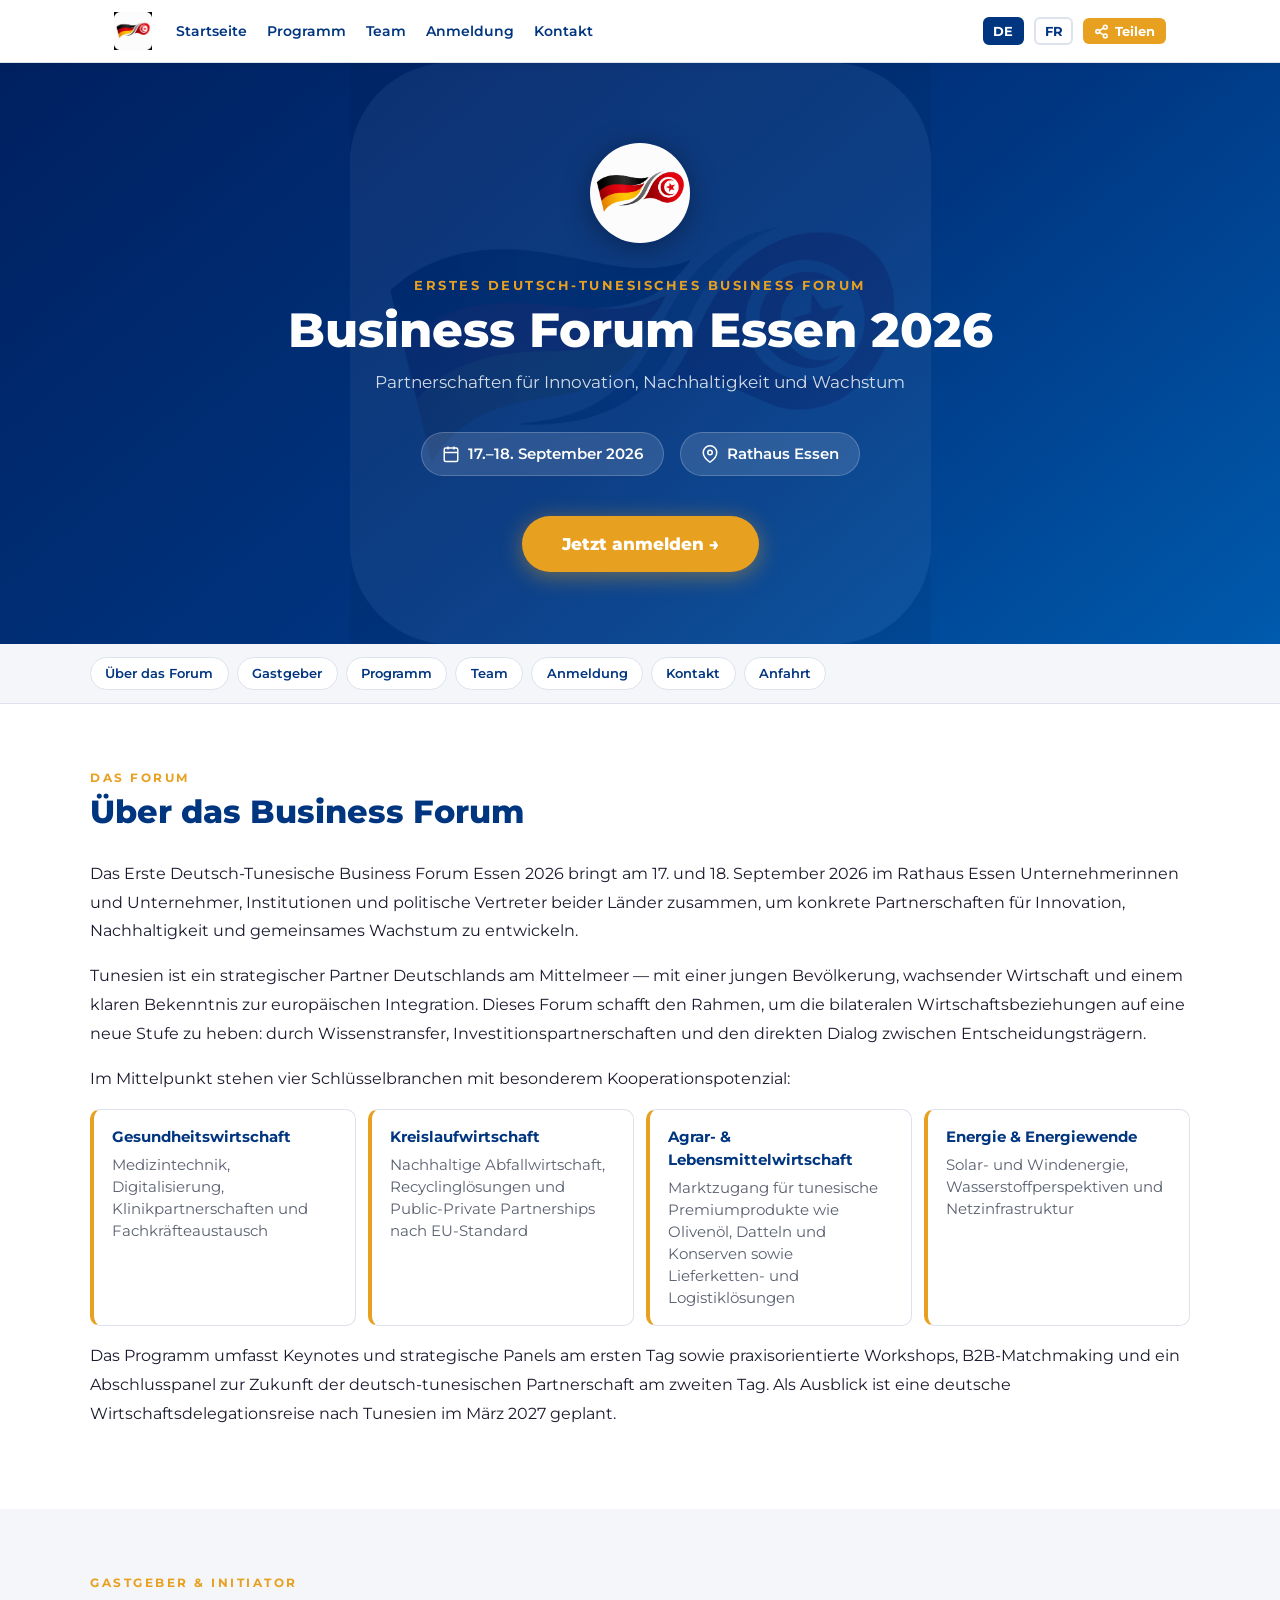
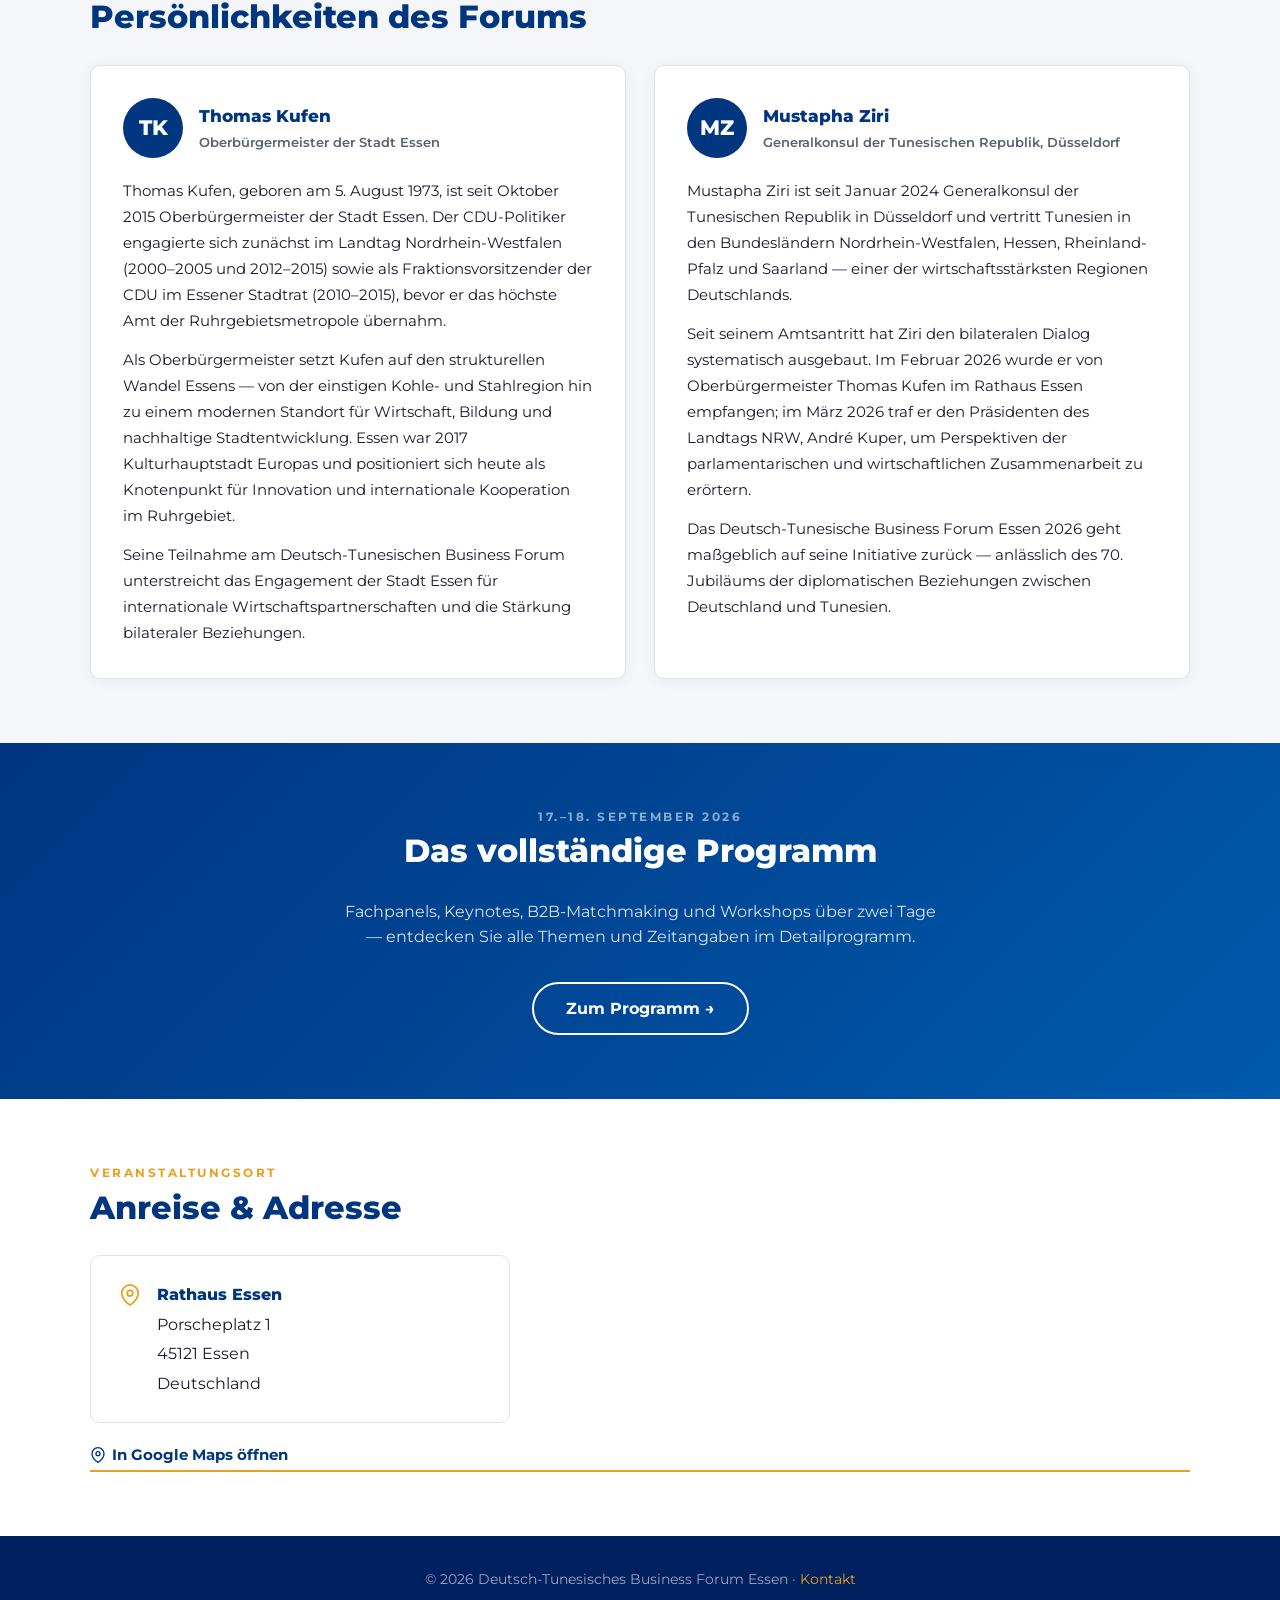
==== index.html @ f8c8c64f "index v1, edit images" ====
<!DOCTYPE html>
<html lang="de">
<head>
  <meta charset="UTF-8">
  <meta name="viewport" content="width=device-width, initial-scale=1.0">
  <meta name="description" content="Erstes Deutsch-Tunesisches Business Forum Essen 2026 – 17./18. September 2026, Rathaus Essen. Partnerschaften für Innovation, Nachhaltigkeit und Wachstum.">
  <meta property="og:title" content="Deutsch-Tunesisches Business Forum Essen 2026">
  <meta property="og:description" content="17.–18. September 2026 · Rathaus Essen · Partnerschaften für Innovation, Nachhaltigkeit und Wachstum">
  <meta property="og:image" content="icon.png">
  <title>Deutsch-Tunesisches Business Forum Essen 2026</title>
  <link rel="icon" href="icon.png">
  <link rel="preconnect" href="https://fonts.googleapis.com">
  <link href="https://fonts.googleapis.com/css2?family=Montserrat:wght@400;600;700;800&display=swap" rel="stylesheet">
  <style>
    *, *::before, *::after { box-sizing: border-box; margin: 0; padding: 0; }

    :root {
      --primary:      #003580;
      --primary-dark: #002060;
      --accent:       #e8a020;
      --text:         #1a1a2e;
      --text-muted:   #5a6070;
      --bg:           #ffffff;
      --bg-alt:       #f4f6f9;
      --border:       #dde2ed;
      --max-w:        1100px;
      --radius:       10px;
    }

    body {
      font-family: 'Montserrat', system-ui, sans-serif;
      color: var(--text);
      background: var(--bg);
      line-height: 1.6;
    }

    .hidden { display: none !important; }

    /* ── NAV ── */
    nav#topnav {
      position: sticky; top: 0; z-index: 100;
      background: var(--bg);
      border-bottom: 1px solid var(--border);
      box-shadow: 0 2px 8px rgba(0,0,0,.06);
    }
    .nav-inner {
      max-width: var(--max-w); margin: 0 auto;
      padding: .75rem 1.5rem;
      display: flex; align-items: center; gap: 1.5rem;
      position: relative;
    }
    .nav-logo img { height: 38px; display: block; }
    .nav-links {
      display: flex; gap: 1.25rem; flex: 1; list-style: none;
    }
    .nav-links a {
      text-decoration: none; color: var(--primary);
      font-weight: 600; font-size: .88rem;
      transition: color .2s;
    }
    .nav-links a:hover { color: var(--accent); }
    .nav-right { display: flex; align-items: center; gap: .6rem; margin-left: auto; }
    .lang-btn {
      background: none; border: 2px solid var(--border);
      border-radius: 6px; padding: .22rem .55rem;
      font-family: inherit; font-weight: 700; font-size: .82rem;
      cursor: pointer; color: var(--primary); transition: all .2s;
    }
    .lang-btn.active { background: var(--primary); color: #fff; border-color: var(--primary); }
    .share-btn {
      background: var(--accent); color: #fff; border: none;
      border-radius: 6px; padding: .32rem .7rem;
      font-family: inherit; font-weight: 700; font-size: .82rem;
      cursor: pointer; display: flex; align-items: center; gap: .35rem;
      transition: opacity .2s;
    }
    .share-btn:hover { opacity: .85; }
    .nav-hamburger {
      display: none; background: none; border: none;
      cursor: pointer; color: var(--primary); font-size: 1.4rem; padding: .2rem;
    }

    /* ── HERO ── */
    #hero {
      background: linear-gradient(140deg, var(--primary-dark) 0%, var(--primary) 55%, #005aad 100%);
      color: #fff; padding: 5rem 1.5rem 4.5rem;
      text-align: center; position: relative; overflow: hidden;
    }
    #hero::before {
      content: ''; position: absolute; inset: 0;
      background: url('icon.png') center/contain no-repeat;
      opacity: .05;
    }
    .hero-inner { max-width: 820px; margin: 0 auto; position: relative; }
    .hero-logo {
      width: 100px; height: 100px; object-fit: contain;
      border-radius: 50%; box-shadow: 0 4px 28px rgba(0,0,0,.35);
      margin-bottom: 1.5rem;
    }
    .hero-subtitle {
      font-size: .82rem; text-transform: uppercase; letter-spacing: 2.5px;
      color: var(--accent); font-weight: 700; margin-bottom: .5rem;
    }
    .hero-title {
      font-size: clamp(1.7rem, 4.5vw, 3rem);
      font-weight: 800; line-height: 1.12; margin-bottom: .75rem;
    }
    .hero-tagline { font-size: 1.05rem; opacity: .82; margin-bottom: 2.25rem; }
    .hero-meta {
      display: flex; justify-content: center; gap: 1rem;
      flex-wrap: wrap; margin-bottom: 2.5rem;
    }
    .hero-meta-item {
      display: inline-flex; align-items: center; gap: .5rem;
      font-weight: 600; font-size: .95rem;
      text-decoration: none; color: #fff;
      background: rgba(255,255,255,.13); border-radius: 30px;
      padding: .55rem 1.25rem; transition: background .2s;
      border: 1px solid rgba(255,255,255,.2);
    }
    .hero-meta-item:hover { background: rgba(255,255,255,.23); }
    .hero-meta-item svg { width: 18px; height: 18px; flex-shrink: 0; }
    .hero-cta {
      display: inline-block; background: var(--accent); color: #fff;
      font-weight: 800; font-size: 1.05rem;
      padding: .9rem 2.5rem; border-radius: 50px;
      text-decoration: none; transition: transform .2s, box-shadow .2s;
      box-shadow: 0 4px 22px rgba(232,160,32,.45);
    }
    .hero-cta:hover { transform: translateY(-2px); box-shadow: 0 7px 30px rgba(232,160,32,.55); }

    /* ── QUICK NAV ── */
    #quicknav {
      background: var(--bg-alt); border-bottom: 1px solid var(--border);
      padding: 0 1.5rem; overflow-x: auto; -webkit-overflow-scrolling: touch;
    }
    .quicknav-inner {
      max-width: var(--max-w); margin: 0 auto;
      display: flex; gap: .5rem; padding: .8rem 0; white-space: nowrap;
    }
    .quicknav-inner a {
      text-decoration: none; color: var(--primary);
      font-weight: 600; font-size: .83rem;
      padding: .32rem .9rem; border-radius: 20px;
      border: 1.5px solid var(--border); background: #fff;
      transition: all .2s; flex-shrink: 0;
    }
    .quicknav-inner a:hover { background: var(--primary); color: #fff; border-color: var(--primary); }

    /* ── SHARED SECTION STYLES ── */
    section { padding: 4rem 1.5rem; }
    #hosts   { background: var(--bg-alt); }
    .section-inner { max-width: var(--max-w); margin: 0 auto; }
    .section-label {
      font-size: .75rem; text-transform: uppercase; letter-spacing: 2.5px;
      color: var(--accent); font-weight: 700; margin-bottom: .4rem;
    }
    .section-title {
      font-size: clamp(1.35rem, 3vw, 2rem); font-weight: 800;
      color: var(--primary); margin-bottom: 1.75rem; line-height: 1.2;
    }

    /* ── ABSTRACT ── */
    .abstract-body p { margin-bottom: 1rem; line-height: 1.8; color: var(--text); }
    .abstract-body ul {
      list-style: none;
      display: grid; grid-template-columns: repeat(auto-fit, minmax(230px, 1fr));
      gap: .75rem; margin: .5rem 0 1rem;
    }
    .abstract-body ul li {
      background: #fff; border: 1.5px solid var(--border);
      border-left: 4px solid var(--accent);
      border-radius: var(--radius); padding: 1rem 1.1rem;
    }
    .abstract-body ul li strong {
      display: block; color: var(--primary);
      font-weight: 700; margin-bottom: .3rem; font-size: .95rem;
    }
    .abstract-body ul li { font-size: .92rem; color: var(--text-muted); line-height: 1.5; }

    /* ── BIOS ── */
    .bios-grid {
      display: grid; grid-template-columns: repeat(auto-fit, minmax(300px, 1fr)); gap: 1.75rem;
    }
    .bio-card {
      background: #fff; border-radius: var(--radius);
      border: 1.5px solid var(--border); padding: 2rem;
      box-shadow: 0 2px 14px rgba(0,0,0,.05);
    }
    .bio-card-header { display: flex; align-items: center; gap: 1rem; margin-bottom: 1.25rem; }
    .bio-avatar {
      width: 60px; height: 60px; border-radius: 50%; flex-shrink: 0;
      background: var(--primary); color: #fff;
      display: flex; align-items: center; justify-content: center;
      font-weight: 800; font-size: 1.3rem;
    }
    .bio-name { font-weight: 800; font-size: 1.05rem; color: var(--primary); }
    .bio-role { font-size: .82rem; color: var(--text-muted); font-weight: 600; margin-top: .2rem; line-height: 1.4; }
    .bio-text p { font-size: .93rem; line-height: 1.75; color: var(--text); margin-bottom: .8rem; }
    .bio-text p:last-child { margin-bottom: 0; }

    /* ── PROGRAM CTA ── */
    #program-cta {
      background: linear-gradient(135deg, var(--primary) 0%, #005aad 100%);
      color: #fff; text-align: center;
    }
    #program-cta .section-label { color: rgba(255,255,255,.55); }
    #program-cta .section-title { color: #fff; }
    .program-cta-text { opacity: .85; margin-bottom: 2rem; font-size: 1rem; max-width: 600px; margin-left: auto; margin-right: auto; }
    .btn-outline-white {
      display: inline-block; border: 2.5px solid #fff; color: #fff;
      padding: .75rem 2rem; border-radius: 50px; font-weight: 700;
      text-decoration: none; font-size: .98rem; transition: all .2s;
    }
    .btn-outline-white:hover { background: #fff; color: var(--primary); }

    /* ── LOCATION ── */
    .location-block { display: flex; flex-direction: column; gap: 1.25rem; }
    .location-address {
      display: inline-flex; align-items: flex-start; gap: 1rem;
      background: #fff; border: 1.5px solid var(--border);
      border-radius: var(--radius); padding: 1.5rem 1.75rem;
      max-width: 420px;
    }
    .location-address svg { color: var(--accent); flex-shrink: 0; margin-top: .25rem; }
    .location-address address { font-style: normal; line-height: 1.85; }
    .location-address address strong { font-weight: 800; color: var(--primary); display: block; }
    .map-link {
      display: inline-flex; align-items: center; gap: .4rem;
      color: var(--primary); font-weight: 700; text-decoration: none;
      border-bottom: 2px solid var(--accent); padding-bottom: 2px;
      font-size: .95rem; transition: color .2s;
    }
    .map-link:hover { color: var(--accent); }

    /* ── FOOTER ── */
    footer {
      background: var(--primary-dark); color: rgba(255,255,255,.6);
      padding: 2rem 1.5rem; text-align: center; font-size: .88rem;
    }
    footer a { color: var(--accent); text-decoration: none; }
    footer a:hover { text-decoration: underline; }

    /* ── RESPONSIVE ── */
    @media (max-width: 768px) {
      .nav-links { display: none; }
      .nav-hamburger { display: block; }
      .nav-links.open {
        display: flex; flex-direction: column;
        position: absolute; top: 100%; left: 0; right: 0;
        background: #fff; border-top: 1px solid var(--border);
        padding: 1rem 1.5rem; gap: .6rem;
        box-shadow: 0 6px 16px rgba(0,0,0,.1); z-index: 200;
      }
      .hero-meta { gap: .75rem; }
    }

    @media (max-width: 480px) {
      section { padding: 2.75rem 1rem; }
      .hero-cta { font-size: .95rem; padding: .8rem 1.75rem; }
      .bio-card { padding: 1.5rem; }
    }
  </style>
</head>
<body>

<!-- ═══ NAV ═══ -->
<nav id="topnav">
  <div class="nav-inner">
    <a class="nav-logo" href="index.html">
      <img src="icon.png" alt="DTBF 2026">
    </a>

    <ul class="nav-links" id="navLinks">
      <li>
        <a href="index.html" class="de">Startseite</a>
        <a href="index.html" class="fr hidden">Accueil</a>
      </li>
      <li>
        <a href="program.html" class="de">Programm</a>
        <a href="program.html" class="fr hidden">Programme</a>
      </li>
      <li>
        <a href="team.html" class="de">Team</a>
        <a href="team.html" class="fr hidden">Équipe</a>
      </li>
      <li>
        <a href="inscription.html" class="de">Anmeldung</a>
        <a href="inscription.html" class="fr hidden">Inscription</a>
      </li>
      <li>
        <a href="contact.html" class="de">Kontakt</a>
        <a href="contact.html" class="fr hidden">Contact</a>
      </li>
    </ul>

    <div class="nav-right">
      <button class="lang-btn active" id="btnDe" onclick="setLang('de')">DE</button>
      <button class="lang-btn" id="btnFr" onclick="setLang('fr')">FR</button>
      <button class="share-btn" onclick="shareEvent()">
        <svg width="15" height="15" viewBox="0 0 24 24" fill="none" stroke="currentColor" stroke-width="2.5">
          <circle cx="18" cy="5" r="3"/><circle cx="6" cy="12" r="3"/><circle cx="18" cy="19" r="3"/>
          <line x1="8.59" y1="13.51" x2="15.42" y2="17.49"/>
          <line x1="15.41" y1="6.51" x2="8.59" y2="10.49"/>
        </svg>
        <span class="de">Teilen</span>
        <span class="fr hidden">Partager</span>
      </button>
      <button class="nav-hamburger" id="hamburger" onclick="toggleMenu()" aria-label="Menü">&#9776;</button>
    </div>
  </div>
</nav>

<!-- ═══ HERO ═══ -->
<section id="hero">
  <div class="hero-inner">
    <img src="icon.png" alt="DTBF 2026 Logo" class="hero-logo">

    <p class="hero-subtitle de">Erstes Deutsch-Tunesisches Business Forum</p>
    <p class="hero-subtitle fr hidden">Premier Forum Économique Tuniso-Allemand</p>

    <h1 class="hero-title de">Business Forum Essen 2026</h1>
    <h1 class="hero-title fr hidden">Forum Économique Essen 2026</h1>

    <p class="hero-tagline de">Partnerschaften für Innovation, Nachhaltigkeit und Wachstum</p>
    <p class="hero-tagline fr hidden">Partenariats pour l'innovation, la durabilité et la croissance</p>

    <div class="hero-meta">
      <a href="program.html" class="hero-meta-item">
        <svg viewBox="0 0 24 24" fill="none" stroke="currentColor" stroke-width="2">
          <rect x="3" y="4" width="18" height="18" rx="2"/><line x1="16" y1="2" x2="16" y2="6"/>
          <line x1="8" y1="2" x2="8" y2="6"/><line x1="3" y1="10" x2="21" y2="10"/>
        </svg>
        <span>17.–18. September 2026</span>
      </a>
      <a href="#location" class="hero-meta-item">
        <svg viewBox="0 0 24 24" fill="none" stroke="currentColor" stroke-width="2">
          <path d="M21 10c0 7-9 13-9 13S3 17 3 10a9 9 0 0118 0z"/><circle cx="12" cy="10" r="3"/>
        </svg>
        <span class="de">Rathaus Essen</span>
        <span class="fr hidden">Hôtel de Ville d'Essen</span>
      </a>
    </div>

    <a href="inscription.html" class="hero-cta de">Jetzt anmelden &rarr;</a>
    <a href="inscription.html" class="hero-cta fr hidden">S'inscrire maintenant &rarr;</a>
  </div>
</section>

<!-- ═══ QUICK NAV ═══ -->
<nav id="quicknav" aria-label="Seitennavigation">
  <div class="quicknav-inner">
    <a href="#about" class="de">Über das Forum</a>
    <a href="#about" class="fr hidden">À propos</a>
    <a href="#hosts" class="de">Gastgeber</a>
    <a href="#hosts" class="fr hidden">Intervenants</a>
    <a href="program.html" class="de">Programm</a>
    <a href="program.html" class="fr hidden">Programme</a>
    <a href="team.html" class="de">Team</a>
    <a href="team.html" class="fr hidden">Équipe</a>
    <a href="inscription.html" class="de">Anmeldung</a>
    <a href="inscription.html" class="fr hidden">Inscription</a>
    <a href="contact.html" class="de">Kontakt</a>
    <a href="contact.html" class="fr hidden">Contact</a>
    <a href="#location" class="de">Anfahrt</a>
    <a href="#location" class="fr hidden">Lieu</a>
  </div>
</nav>

<!-- ═══ ABOUT ═══ -->
<section id="about">
  <div class="section-inner">
    <p class="section-label de">Das Forum</p>
    <p class="section-label fr hidden">Le Forum</p>
    <h2 class="section-title de">Über das Business Forum</h2>
    <h2 class="section-title fr hidden">À propos du Forum Économique</h2>

    <div class="abstract-body de">
      <p>Das Erste Deutsch-Tunesische Business Forum Essen 2026 bringt am 17. und 18. September 2026 im Rathaus Essen Unternehmerinnen und Unternehmer, Institutionen und politische Vertreter beider Länder zusammen, um konkrete Partnerschaften für Innovation, Nachhaltigkeit und gemeinsames Wachstum zu entwickeln.</p>
      <p>Tunesien ist ein strategischer Partner Deutschlands am Mittelmeer — mit einer jungen Bevölkerung, wachsender Wirtschaft und einem klaren Bekenntnis zur europäischen Integration. Dieses Forum schafft den Rahmen, um die bilateralen Wirtschaftsbeziehungen auf eine neue Stufe zu heben: durch Wissenstransfer, Investitionspartnerschaften und den direkten Dialog zwischen Entscheidungsträgern.</p>
      <p>Im Mittelpunkt stehen vier Schlüsselbranchen mit besonderem Kooperationspotenzial:</p>
      <ul>
        <li><strong>Gesundheitswirtschaft</strong>Medizintechnik, Digitalisierung, Klinikpartnerschaften und Fachkräfteaustausch</li>
        <li><strong>Kreislaufwirtschaft</strong>Nachhaltige Abfallwirtschaft, Recyclinglösungen und Public-Private Partnerships nach EU-Standard</li>
        <li><strong>Agrar- &amp; Lebensmittelwirtschaft</strong>Marktzugang für tunesische Premiumprodukte wie Olivenöl, Datteln und Konserven sowie Lieferketten- und Logistiklösungen</li>
        <li><strong>Energie &amp; Energiewende</strong>Solar- und Windenergie, Wasserstoffperspektiven und Netzinfrastruktur</li>
      </ul>
      <p>Das Programm umfasst Keynotes und strategische Panels am ersten Tag sowie praxisorientierte Workshops, B2B-Matchmaking und ein Abschlusspanel zur Zukunft der deutsch-tunesischen Partnerschaft am zweiten Tag. Als Ausblick ist eine deutsche Wirtschaftsdelegationsreise nach Tunesien im März 2027 geplant.</p>
    </div>

    <div class="abstract-body fr hidden">
      <p>Le Premier Forum Économique Tuniso-Allemand Essen 2026 réunit les 17 et 18 septembre 2026 à l'Hôtel de Ville d'Essen des chefs d'entreprise, des institutions et des représentants politiques des deux pays, avec pour objectif de nouer des partenariats concrets autour de l'innovation, du développement durable et de la croissance partagée.</p>
      <p>La Tunisie est un partenaire stratégique de l'Allemagne en Méditerranée — dotée d'une population jeune, d'une économie en expansion et d'un engagement affirmé en faveur de l'intégration européenne. Ce forum offre le cadre idéal pour porter les relations économiques bilatérales à un niveau supérieur : par le transfert de savoir-faire, les partenariats d'investissement et le dialogue direct entre décideurs.</p>
      <p>Quatre secteurs clés à fort potentiel de coopération sont au cœur des travaux :</p>
      <ul>
        <li><strong>Économie de la santé</strong>Technologie médicale, numérisation, partenariats hospitaliers et échange de professionnels qualifiés</li>
        <li><strong>Économie circulaire</strong>Gestion durable des déchets, solutions de recyclage et partenariats public-privé aux normes européennes</li>
        <li><strong>Agriculture &amp; agroalimentaire</strong>Accès au marché pour les produits tunisiens premium (huile d'olive, dattes, conserves), logistique et chaînes d'approvisionnement</li>
        <li><strong>Énergie &amp; transition énergétique</strong>Énergies solaire et éolienne, perspectives hydrogène et infrastructures de réseau</li>
      </ul>
      <p>Le programme comprend des keynotes et des panels stratégiques lors de la première journée, suivis d'ateliers pratiques, d'un matchmaking B2B et d'un panel de clôture sur l'avenir du partenariat germano-tunisien. En perspective, une mission de délégation économique allemande en Tunisie est prévue en mars 2027.</p>
    </div>
  </div>
</section>

<!-- ═══ HOSTS / BIOS ═══ -->
<section id="hosts">
  <div class="section-inner">
    <p class="section-label de">Gastgeber &amp; Initiator</p>
    <p class="section-label fr hidden">Hôtes &amp; Initiateur</p>
    <h2 class="section-title de">Persönlichkeiten des Forums</h2>
    <h2 class="section-title fr hidden">Personnalités du Forum</h2>

    <div class="bios-grid">

      <!-- Thomas Kufen -->
      <div class="bio-card">
        <div class="bio-card-header">
          <div class="bio-avatar">TK</div>
          <div>
            <div class="bio-name">Thomas Kufen</div>
            <div class="bio-role de">Oberbürgermeister der Stadt Essen</div>
            <div class="bio-role fr hidden">Maire de la ville d'Essen</div>
          </div>
        </div>
        <div class="bio-text de">
          <p>Thomas Kufen, geboren am 5. August 1973, ist seit Oktober 2015 Oberbürgermeister der Stadt Essen. Der CDU-Politiker engagierte sich zunächst im Landtag Nordrhein-Westfalen (2000–2005 und 2012–2015) sowie als Fraktionsvorsitzender der CDU im Essener Stadtrat (2010–2015), bevor er das höchste Amt der Ruhrgebietsmetropole übernahm.</p>
          <p>Als Oberbürgermeister setzt Kufen auf den strukturellen Wandel Essens — von der einstigen Kohle- und Stahlregion hin zu einem modernen Standort für Wirtschaft, Bildung und nachhaltige Stadtentwicklung. Essen war 2017 Kulturhauptstadt Europas und positioniert sich heute als Knotenpunkt für Innovation und internationale Kooperation im Ruhrgebiet.</p>
          <p>Seine Teilnahme am Deutsch-Tunesischen Business Forum unterstreicht das Engagement der Stadt Essen für internationale Wirtschaftspartnerschaften und die Stärkung bilateraler Beziehungen.</p>
        </div>
        <div class="bio-text fr hidden">
          <p>Thomas Kufen, né le 5 août 1973, est maire (Oberbürgermeister) de la ville d'Essen depuis octobre 2015. Ce membre de l'Union chrétienne-démocrate (CDU) a d'abord siégé au Parlement du Land de Rhénanie-du-Nord-Westphalie, puis présidé le groupe CDU au conseil municipal d'Essen.</p>
          <p>À la tête d'une des plus grandes villes d'Allemagne, Thomas Kufen œuvre pour la transformation structurelle d'Essen. La ville a été Capitale européenne de la culture en 2017 et se positionne aujourd'hui comme un carrefour d'innovation au cœur de la région Ruhr.</p>
          <p>Sa participation au Forum Économique Tuniso-Allemand témoigne de l'engagement d'Essen en faveur des partenariats économiques internationaux et du renforcement des relations bilatérales.</p>
        </div>
      </div>

      <!-- Mustapha Ziri -->
      <div class="bio-card">
        <div class="bio-card-header">
          <div class="bio-avatar">MZ</div>
          <div>
            <div class="bio-name">Mustapha Ziri</div>
            <div class="bio-role de">Generalkonsul der Tunesischen Republik, Düsseldorf</div>
            <div class="bio-role fr hidden">Consul général de la République tunisienne, Düsseldorf</div>
          </div>
        </div>
        <div class="bio-text de">
          <p>Mustapha Ziri ist seit Januar 2024 Generalkonsul der Tunesischen Republik in Düsseldorf und vertritt Tunesien in den Bundesländern Nordrhein-Westfalen, Hessen, Rheinland-Pfalz und Saarland — einer der wirtschaftsstärksten Regionen Deutschlands.</p>
          <p>Seit seinem Amtsantritt hat Ziri den bilateralen Dialog systematisch ausgebaut. Im Februar 2026 wurde er von Oberbürgermeister Thomas Kufen im Rathaus Essen empfangen; im März 2026 traf er den Präsidenten des Landtags NRW, André Kuper, um Perspektiven der parlamentarischen und wirtschaftlichen Zusammenarbeit zu erörtern.</p>
          <p>Das Deutsch-Tunesische Business Forum Essen 2026 geht maßgeblich auf seine Initiative zurück — anlässlich des 70. Jubiläums der diplomatischen Beziehungen zwischen Deutschland und Tunesien.</p>
        </div>
        <div class="bio-text fr hidden">
          <p>Mustapha Ziri est Consul général de la République tunisienne à Düsseldorf depuis janvier 2024. Il représente la Tunisie en Rhénanie-du-Nord-Westphalie, Hesse, Rhénanie-Palatinat et Sarre — soit l'une des régions économiques les plus dynamiques d'Allemagne.</p>
          <p>Depuis sa prise de fonctions, il a activement développé le dialogue bilatéral : reçu par le maire Thomas Kufen en février 2026, il a également rencontré le président du Parlement de NRW André Kuper en mars 2026 pour examiner les perspectives de coopération.</p>
          <p>Le Forum Économique Tuniso-Allemand Essen 2026 est en grande partie le fruit de son initiative, à l'occasion du 70e anniversaire des relations diplomatiques germano-tunisiennes.</p>
        </div>
      </div>

    </div>
  </div>
</section>

<!-- ═══ PROGRAM CTA ═══ -->
<section id="program-cta">
  <div class="section-inner">
    <p class="section-label de">17.–18. September 2026</p>
    <p class="section-label fr hidden">17–18 septembre 2026</p>
    <h2 class="section-title de">Das vollständige Programm</h2>
    <h2 class="section-title fr hidden">Le programme complet</h2>
    <p class="program-cta-text de">Fachpanels, Keynotes, B2B-Matchmaking und Workshops über zwei Tage — entdecken Sie alle Themen und Zeitangaben im Detailprogramm.</p>
    <p class="program-cta-text fr hidden">Panels thématiques, keynotes, matchmaking B2B et ateliers sur deux journées — découvrez tous les thèmes et horaires dans le programme détaillé.</p>
    <a href="program.html" class="btn-outline-white de">Zum Programm &rarr;</a>
    <a href="program.html" class="btn-outline-white fr hidden">Voir le programme &rarr;</a>
  </div>
</section>

<!-- ═══ LOCATION ═══ -->
<section id="location">
  <div class="section-inner">
    <p class="section-label de">Veranstaltungsort</p>
    <p class="section-label fr hidden">Lieu de l'événement</p>
    <h2 class="section-title de">Anreise &amp; Adresse</h2>
    <h2 class="section-title fr hidden">Adresse &amp; Accès</h2>

    <div class="location-block">
      <div class="location-address">
        <svg width="22" height="22" viewBox="0 0 24 24" fill="none" stroke="currentColor" stroke-width="2">
          <path d="M21 10c0 7-9 13-9 13S3 17 3 10a9 9 0 0118 0z"/><circle cx="12" cy="10" r="3"/>
        </svg>
        <address>
          <strong>Rathaus Essen</strong>
          Porscheplatz 1<br>
          45121 Essen<br>
          Deutschland
        </address>
      </div>

      <a href="https://maps.google.com/?q=Rathaus+Essen,+Porscheplatz+1,+45121+Essen"
         target="_blank" rel="noopener noreferrer" class="map-link de">
        <svg width="16" height="16" viewBox="0 0 24 24" fill="none" stroke="currentColor" stroke-width="2">
          <path d="M21 10c0 7-9 13-9 13S3 17 3 10a9 9 0 0118 0z"/><circle cx="12" cy="10" r="3"/>
        </svg>
        In Google Maps öffnen
      </a>
      <a href="https://maps.google.com/?q=Rathaus+Essen,+Porscheplatz+1,+45121+Essen"
         target="_blank" rel="noopener noreferrer" class="map-link fr hidden">
        <svg width="16" height="16" viewBox="0 0 24 24" fill="none" stroke="currentColor" stroke-width="2">
          <path d="M21 10c0 7-9 13-9 13S3 17 3 10a9 9 0 0118 0z"/><circle cx="12" cy="10" r="3"/>
        </svg>
        Ouvrir dans Google Maps
      </a>
    </div>
  </div>
</section>

<!-- ═══ FOOTER ═══ -->
<footer>
  <p class="de">&copy; 2026 Deutsch-Tunesisches Business Forum Essen &middot; <a href="contact.html">Kontakt</a></p>
  <p class="fr hidden">&copy; 2026 Forum Économique Tuniso-Allemand Essen &middot; <a href="contact.html">Contact</a></p>
</footer>

<script>
  let currentLang = 'de';

  function setLang(lang) {
    currentLang = lang;
    document.documentElement.lang = lang;
    document.querySelectorAll('.de').forEach(el => el.classList.toggle('hidden', lang !== 'de'));
    document.querySelectorAll('.fr').forEach(el => el.classList.toggle('hidden', lang !== 'fr'));
    document.getElementById('btnDe').classList.toggle('active', lang === 'de');
    document.getElementById('btnFr').classList.toggle('active', lang === 'fr');
    localStorage.setItem('dtbf-lang', lang);
  }

  function detectLanguage() {
    const saved = localStorage.getItem('dtbf-lang');
    if (saved === 'de' || saved === 'fr') return saved;
    try {
      const tz = Intl.DateTimeFormat().resolvedOptions().timeZone;
      const frZones = [
        'Africa/Tunis', 'Europe/Paris', 'Europe/Brussels', 'Europe/Luxembourg',
        'Africa/Algiers', 'Africa/Casablanca', 'Africa/Abidjan', 'Africa/Dakar',
        'Africa/Douala', 'Africa/Kinshasa', 'Indian/Reunion', 'Indian/Mauritius',
        'America/Montreal'
      ];
      if (frZones.includes(tz)) return 'fr';
    } catch (e) {}
    if ((navigator.language || '').toLowerCase().startsWith('fr')) return 'fr';
    return 'de';
  }

  function toggleMenu() {
    const links = document.getElementById('navLinks');
    links.classList.toggle('open');
  }

  async function shareEvent() {
    const titles = {
      de: 'Deutsch-Tunesisches Business Forum Essen 2026',
      fr: 'Forum Économique Tuniso-Allemand Essen 2026'
    };
    const texts = {
      de: '17.–18. September 2026 · Rathaus Essen',
      fr: '17–18 septembre 2026 · Hôtel de Ville d\'Essen'
    };
    if (navigator.share) {
      try {
        await navigator.share({ title: titles[currentLang], text: texts[currentLang], url: window.location.href });
      } catch (e) {}
    } else {
      try {
        await navigator.clipboard.writeText(window.location.href);
        alert(currentLang === 'fr' ? 'Lien copié !' : 'Link kopiert!');
      } catch (e) {}
    }
  }

  // Close mobile menu when a nav link is clicked
  document.getElementById('navLinks').addEventListener('click', function(e) {
    if (e.target.tagName === 'A') this.classList.remove('open');
  });

  // Init
  setLang(detectLanguage());
</script>

</body>
</html>
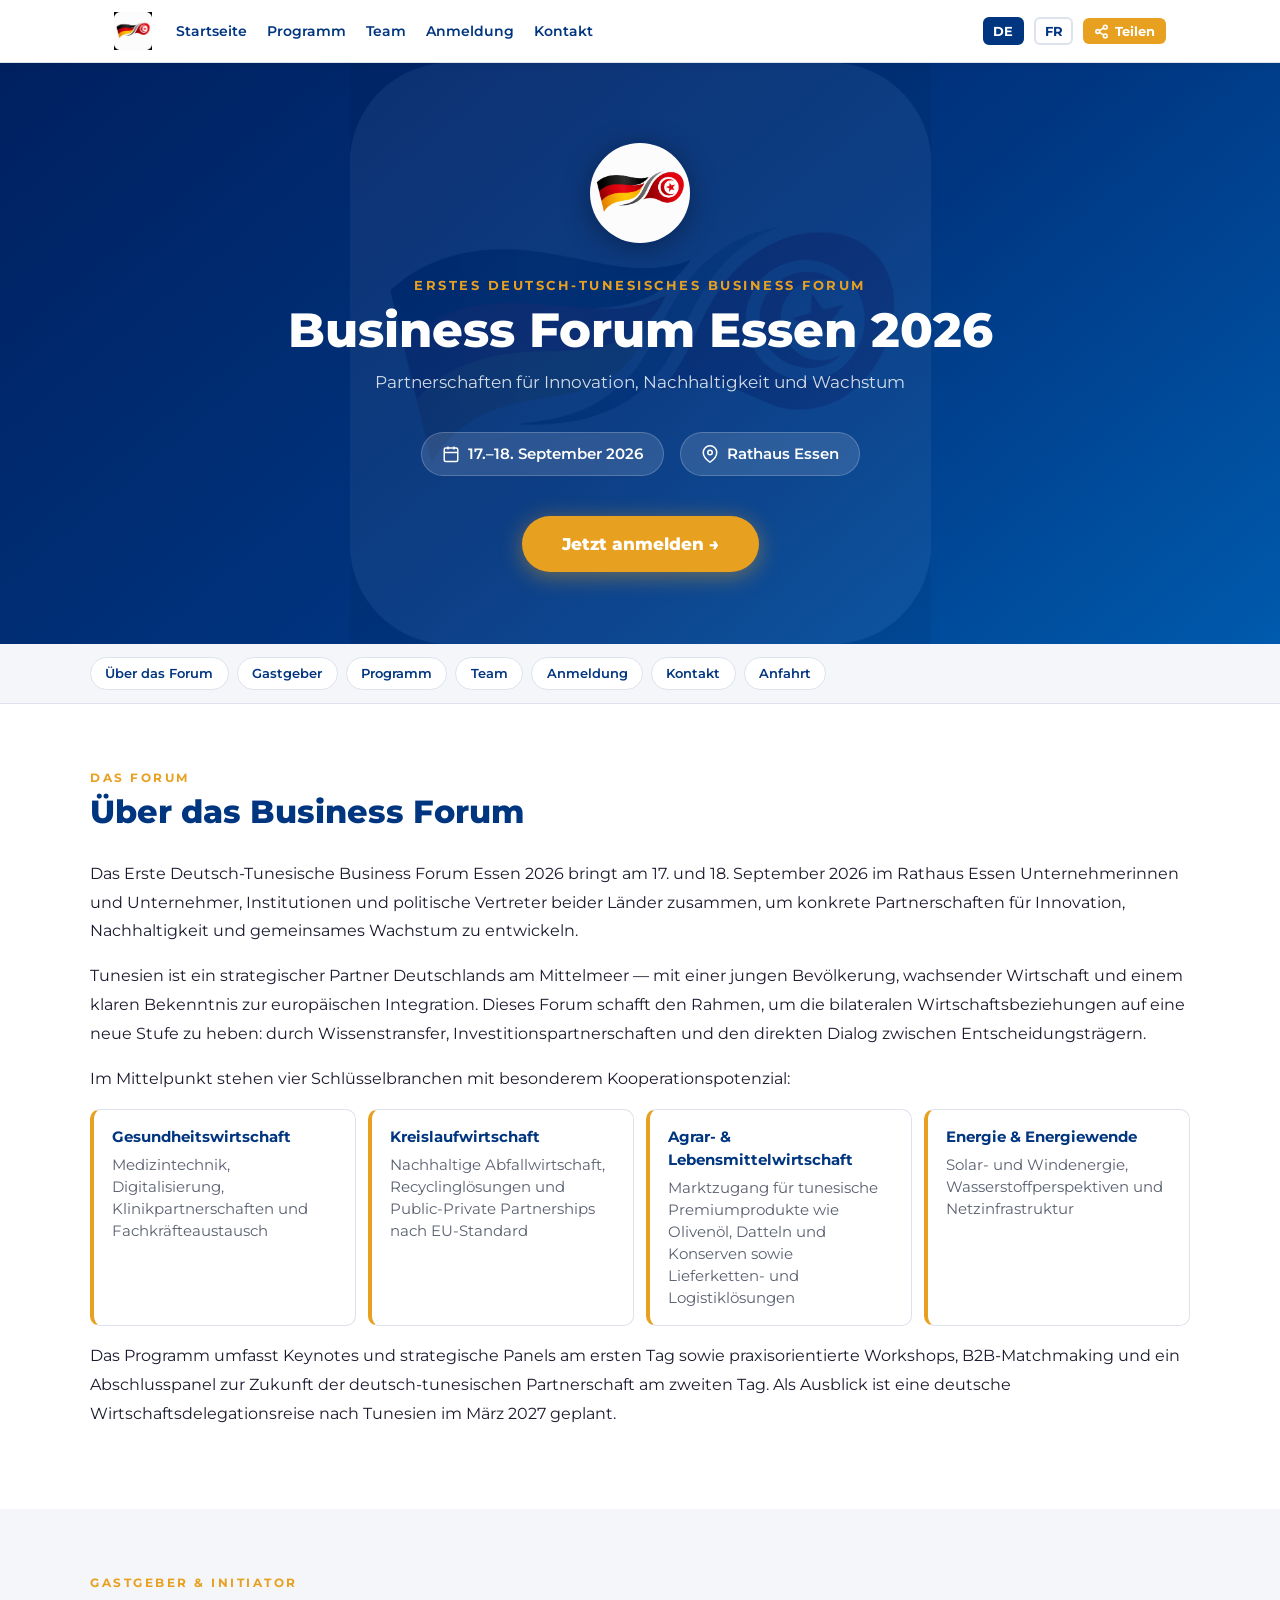
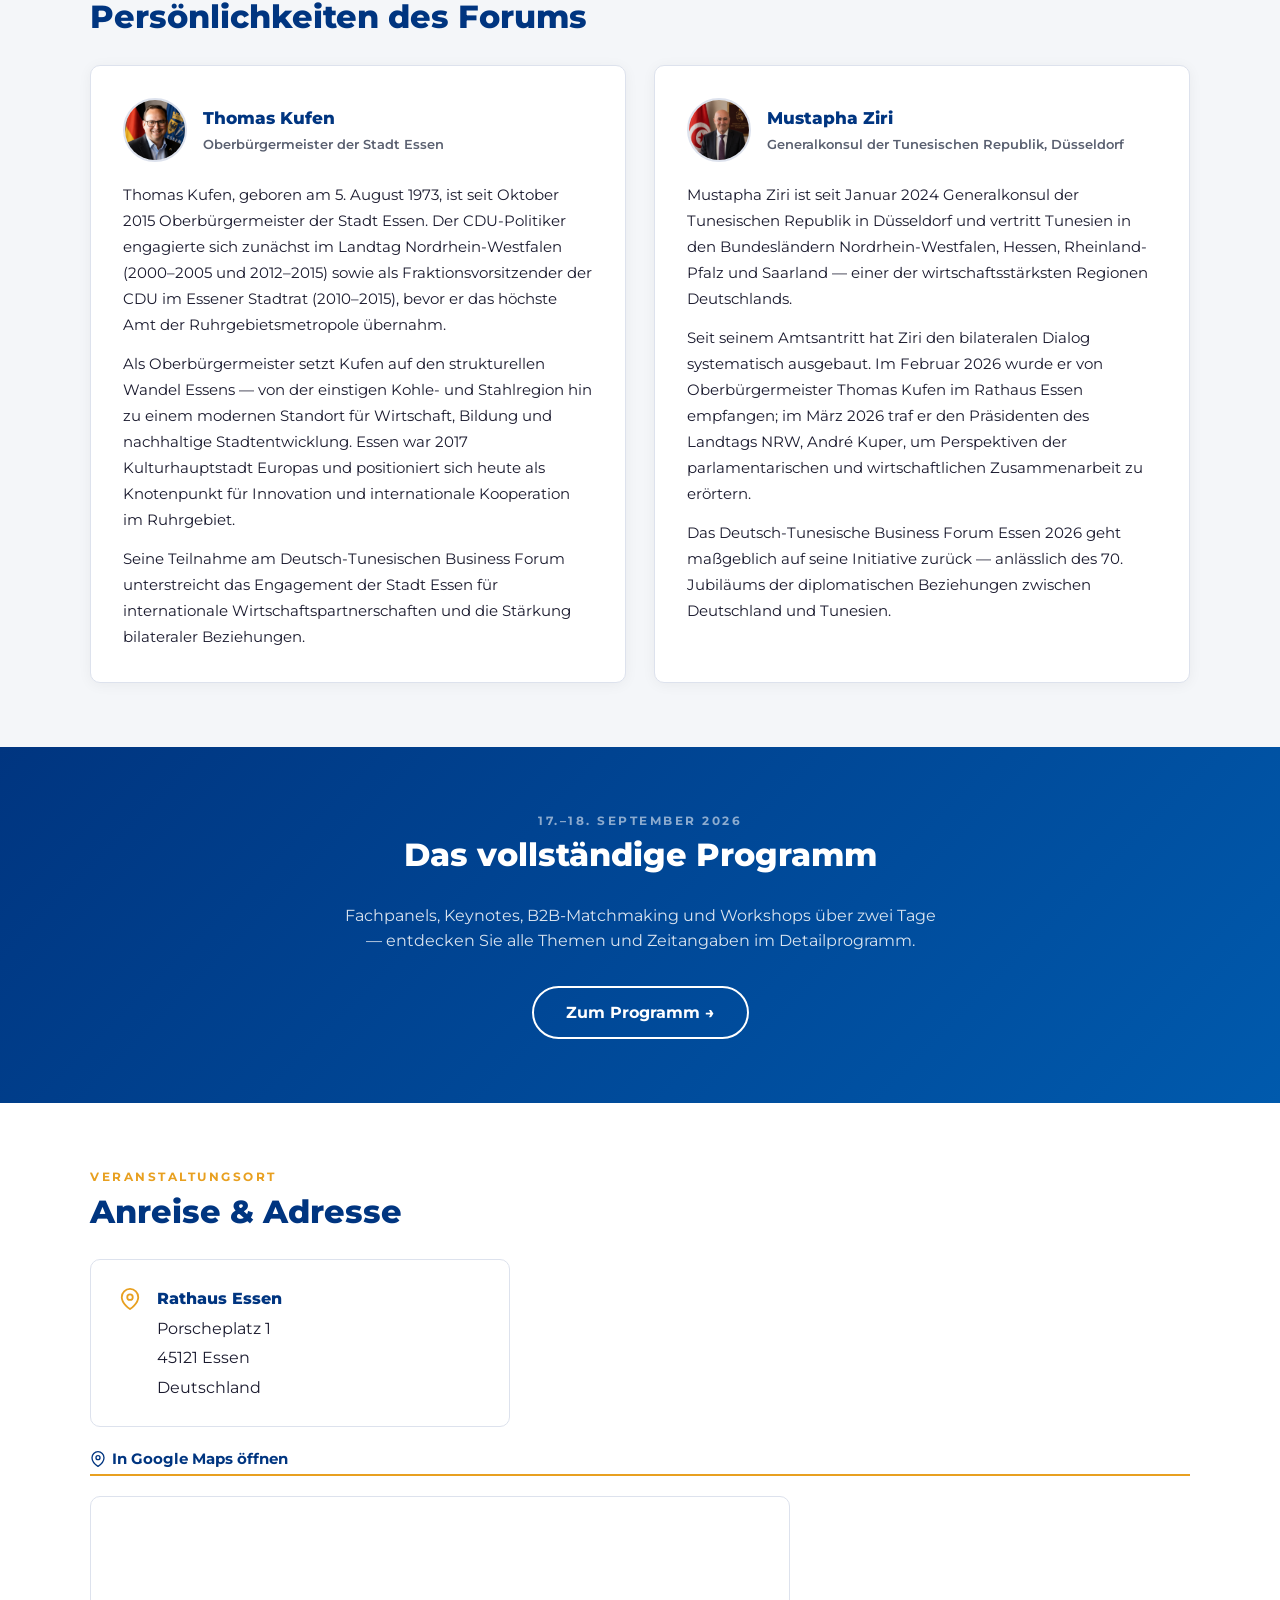
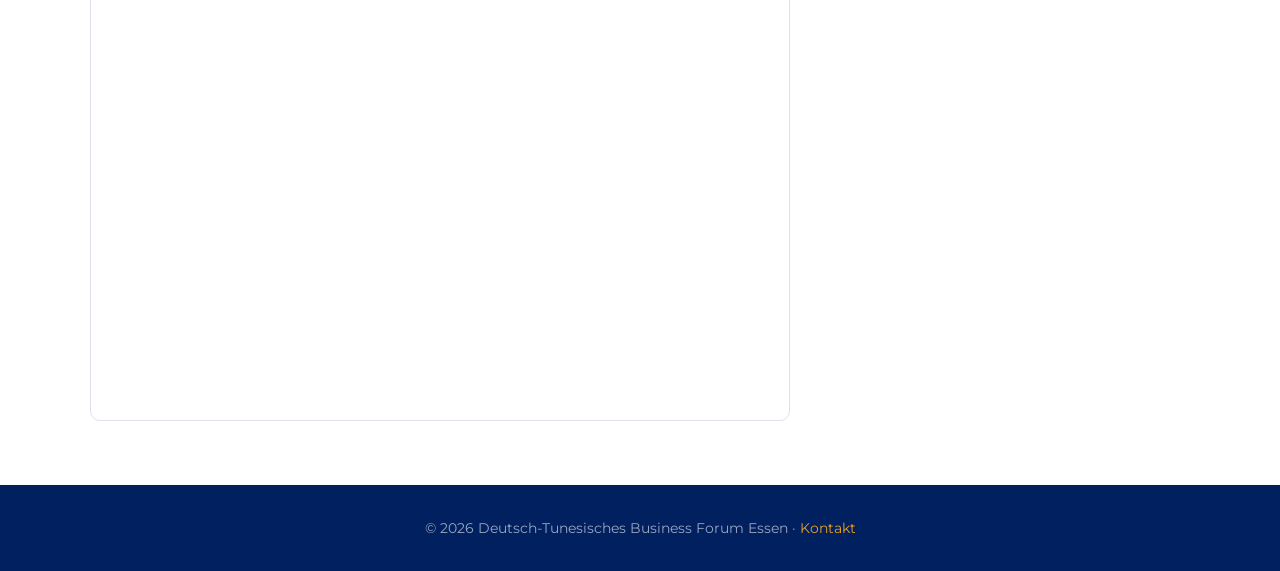
==== commit 31e53d08: "add photo in index" ====
--- a/index.html
+++ b/index.html
@@ -189,10 +189,9 @@
     }
     .bio-card-header { display: flex; align-items: center; gap: 1rem; margin-bottom: 1.25rem; }
     .bio-avatar {
-      width: 60px; height: 60px; border-radius: 50%; flex-shrink: 0;
-      background: var(--primary); color: #fff;
-      display: flex; align-items: center; justify-content: center;
-      font-weight: 800; font-size: 1.3rem;
+      width: 64px; height: 64px; border-radius: 50%; flex-shrink: 0;
+      object-fit: cover; object-position: center top;
+      border: 2px solid var(--border);
     }
     .bio-name { font-weight: 800; font-size: 1.05rem; color: var(--primary); }
     .bio-role { font-size: .82rem; color: var(--text-muted); font-weight: 600; margin-top: .2rem; line-height: 1.4; }
@@ -232,6 +231,13 @@
       font-size: .95rem; transition: color .2s;
     }
     .map-link:hover { color: var(--accent); }
+    .map-embed {
+      width: 100%; max-width: 700px;
+      border-radius: var(--radius); overflow: hidden;
+      border: 1.5px solid var(--border);
+      aspect-ratio: 4/3;
+    }
+    .map-embed iframe { width: 100%; height: 100%; display: block; border: 0; }
 
     /* ── FOOTER ── */
     footer {
@@ -416,7 +422,7 @@
       <!-- Thomas Kufen -->
       <div class="bio-card">
         <div class="bio-card-header">
-          <div class="bio-avatar">TK</div>
+          <img src="img/meister.png" alt="Thomas Kufen" class="bio-avatar">
           <div>
             <div class="bio-name">Thomas Kufen</div>
             <div class="bio-role de">Oberbürgermeister der Stadt Essen</div>
@@ -438,7 +444,7 @@
       <!-- Mustapha Ziri -->
       <div class="bio-card">
         <div class="bio-card-header">
-          <div class="bio-avatar">MZ</div>
+          <img src="img/ambassador.png" alt="Mustapha Ziri" class="bio-avatar">
           <div>
             <div class="bio-name">Mustapha Ziri</div>
             <div class="bio-role de">Generalkonsul der Tunesischen Republik, Düsseldorf</div>
@@ -510,6 +516,11 @@
         </svg>
         Ouvrir dans Google Maps
       </a>
+
+      <div class="map-embed">
+        <iframe src="https://www.google.com/maps/embed?pb=!1m18!1m12!1m3!1d2485.9984566493104!2d7.013520776617135!3d51.45818477180217!2m3!1f0!2f0!3f0!3m2!1i1024!2i768!4f13.1!3m3!1m2!1s0x47b8c2b698795815%3A0xa1ec54ba7ec02c37!2sEssen%20City%20Hall!5e0!3m2!1sen!2sde!4v1778422891207!5m2!1sen!2sde"
+          allowfullscreen loading="lazy" referrerpolicy="no-referrer-when-downgrade"></iframe>
+      </div>
     </div>
   </div>
 </section>
